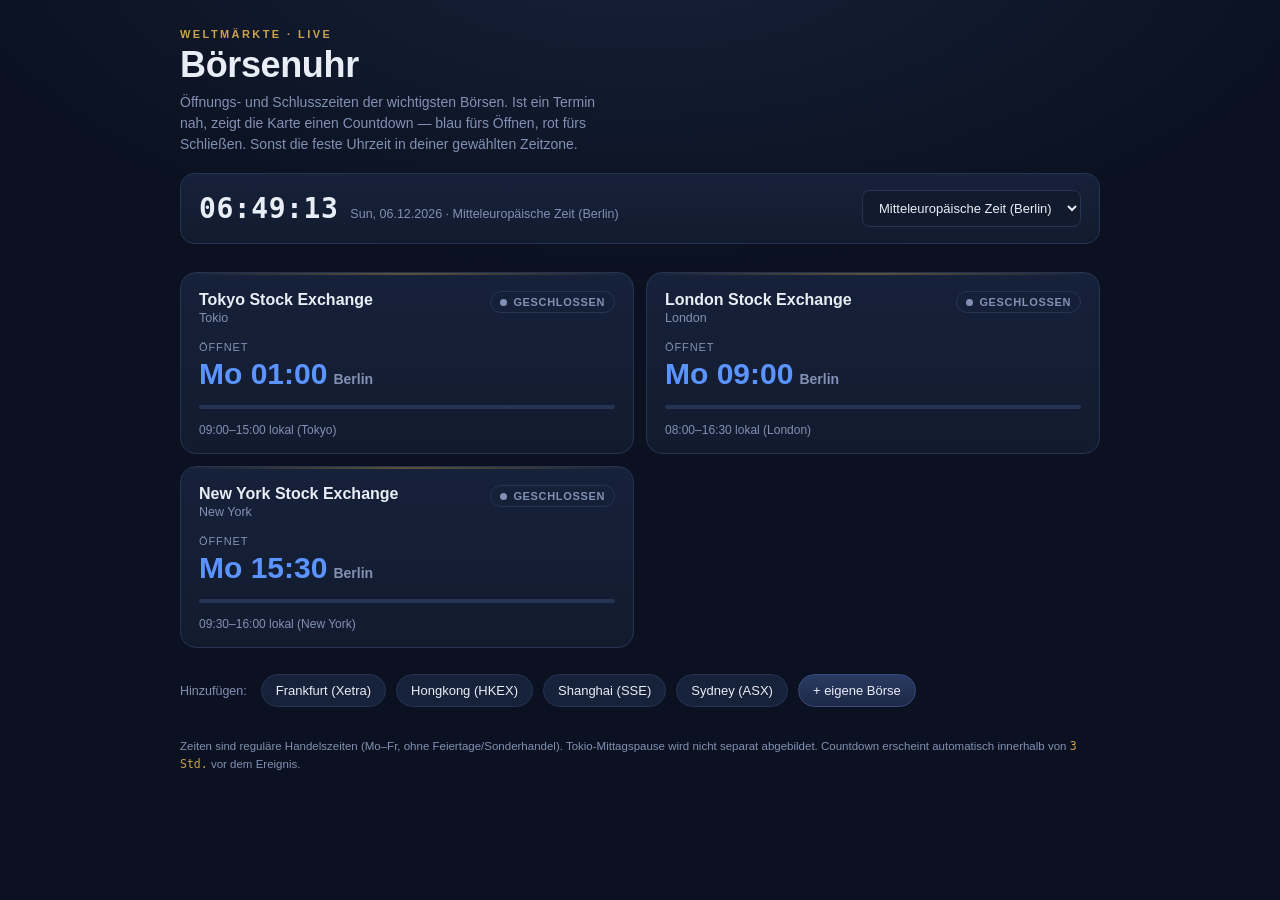
==== index.html @ 0db12d22 "Add files via upload" ====
<!DOCTYPE html>
<html lang="de">
<head>
<meta charset="UTF-8">
<meta name="viewport" content="width=device-width, initial-scale=1.0">
<title>Börsenuhr — Weltmärkte im Blick</title>
<style>
  :root{
    --bg: #0B1120;
    --panel: #121B2E;
    --panel-2: #16213A;
    --hairline: #253453;
    --ink: #E9EDF6;
    --muted: #8291B3;
    --gold: #C9A24B;
    --gold-dim: #8a7238;
    --blue: #5B93FF;
    --red: #FF6262;
    --green: #37CC8B;
  }
  *{box-sizing:border-box;}
  html,body{margin:0;padding:0;}
  body{
    background:
      radial-gradient(1200px 600px at 50% -10%, #16213a 0%, var(--bg) 60%);
    color:var(--ink);
    font-family:-apple-system,BlinkMacSystemFont,"Segoe UI",Roboto,Helvetica,Arial,sans-serif;
    min-height:100vh;
    padding:28px 16px 60px;
  }
  .wrap{max-width:920px;margin:0 auto;}

  /* Header */
  header{display:flex;flex-direction:column;gap:18px;margin-bottom:28px;}
  .eyebrow{
    font-size:11px;letter-spacing:.22em;text-transform:uppercase;
    color:var(--gold);font-weight:600;
  }
  h1{
    margin:4px 0 0;font-size:clamp(26px,5vw,36px);font-weight:700;
    letter-spacing:-0.01em;
  }
  .sub{color:var(--muted);font-size:14px;margin-top:6px;max-width:56ch;line-height:1.5;}

  .clockbar{
    display:flex;flex-wrap:wrap;gap:14px;align-items:center;justify-content:space-between;
    background:linear-gradient(180deg,var(--panel-2),var(--panel));
    border:1px solid var(--hairline);
    border-radius:14px;
    padding:16px 18px;
  }
  .localtime{display:flex;align-items:baseline;gap:12px;flex-wrap:wrap;}
  .localtime .flap{font-size:28px;}
  .localtime .zoneline{color:var(--muted);font-size:12.5px;}
  select{
    background:var(--panel);
    color:var(--ink);
    border:1px solid var(--hairline);
    border-radius:8px;
    padding:9px 12px;
    font-size:13px;
    font-family:inherit;
  }
  select:focus{outline:2px solid var(--blue);outline-offset:1px;}

  /* Flap digits */
  .flap{
    font-family:ui-monospace,SFMono-Regular,Menlo,Consolas,"Roboto Mono",monospace;
    font-variant-numeric:tabular-nums;
    letter-spacing:0.02em;
  }
  .flap.flash{animation:flashDigit .35s ease;}
  @keyframes flashDigit{
    0%{opacity:.25; transform:translateY(-2px);}
    100%{opacity:1; transform:translateY(0);}
  }

  /* Exchange grid */
  .grid{display:grid;grid-template-columns:1fr;gap:12px;margin-top:22px;}
  @media(min-width:640px){.grid{grid-template-columns:1fr 1fr;}}

  .card{
    position:relative;
    background:linear-gradient(180deg,var(--panel-2),var(--panel));
    border:1px solid var(--hairline);
    border-radius:16px;
    padding:18px 18px 16px;
    overflow:hidden;
  }
  .card .rule{
    position:absolute;top:0;left:0;right:0;height:2px;
    background:linear-gradient(90deg,transparent, var(--gold-dim), transparent);
    opacity:.6;
  }
  .card-top{display:flex;justify-content:space-between;align-items:flex-start;gap:8px;}
  .exname{font-size:16px;font-weight:700;}
  .excity{color:var(--muted);font-size:12.5px;margin-top:2px;}
  .status{
    display:inline-flex;align-items:center;gap:6px;
    font-size:11px;letter-spacing:.06em;text-transform:uppercase;font-weight:700;
    padding:4px 9px;border-radius:100px;border:1px solid var(--hairline);
    white-space:nowrap;
  }
  .status .dot{width:7px;height:7px;border-radius:50%;}
  .status.open{color:var(--green);}
  .status.open .dot{background:var(--green);box-shadow:0 0 8px var(--green);}
  .status.closed{color:var(--muted);}
  .status.closed .dot{background:var(--muted);}

  .readout{margin-top:16px;}
  .readout .label{
    font-size:11px;letter-spacing:.08em;text-transform:uppercase;color:var(--muted);
    margin-bottom:4px;
  }
  .readout .value{
    font-size:30px;font-weight:700;
  }
  .value.blue{color:var(--blue);}
  .value.red{color:var(--red);}
  .value small{font-size:14px;font-weight:600;margin-left:6px;color:var(--muted);}

  .progress{
    margin-top:14px;height:4px;border-radius:4px;background:var(--hairline);overflow:hidden;
  }
  .progress > i{display:block;height:100%;background:linear-gradient(90deg,var(--gold-dim),var(--gold));}

  .card-foot{
    display:flex;justify-content:space-between;align-items:center;margin-top:14px;
  }
  .hours{color:var(--muted);font-size:12px;}
  .removebtn{
    background:none;border:none;color:var(--muted);font-size:12px;cursor:pointer;
    padding:4px 6px;border-radius:6px;
  }
  .removebtn:hover{color:var(--red);background:rgba(255,98,98,.08);}

  /* Add section */
  .addrow{margin-top:26px;display:flex;flex-wrap:wrap;gap:10px;align-items:center;}
  .addrow .label{color:var(--muted);font-size:12.5px;margin-right:4px;}
  button.pill{
    background:var(--panel-2);border:1px solid var(--hairline);color:var(--ink);
    border-radius:100px;padding:8px 14px;font-size:13px;cursor:pointer;
  }
  button.pill:hover{border-color:var(--gold-dim);}
  button.pill.primary{
    background:linear-gradient(180deg,#2a3a63,#1c2846);border-color:#3a4c7c;
  }

  dialog{
    background:var(--panel);color:var(--ink);border:1px solid var(--hairline);
    border-radius:14px;padding:0;max-width:420px;width:92vw;
  }
  dialog::backdrop{background:rgba(4,8,16,.6);}
  .dialog-inner{padding:20px;}
  .dialog-inner h2{margin:0 0 4px;font-size:17px;}
  .dialog-inner p.hint{color:var(--muted);font-size:12.5px;margin:0 0 16px;}
  .field{margin-bottom:12px;}
  .field label{display:block;font-size:12px;color:var(--muted);margin-bottom:5px;}
  .field input{
    width:100%;background:var(--panel-2);border:1px solid var(--hairline);color:var(--ink);
    border-radius:8px;padding:9px 10px;font-size:14px;font-family:inherit;
  }
  .field input:focus{outline:2px solid var(--blue);outline-offset:1px;}
  .twocol{display:grid;grid-template-columns:1fr 1fr;gap:10px;}
  .dialog-actions{display:flex;justify-content:flex-end;gap:8px;margin-top:16px;}
  .err{color:var(--red);font-size:12px;min-height:16px;margin-top:2px;}

  footer{margin-top:30px;color:var(--muted);font-size:11.5px;line-height:1.6;}
  footer code{color:var(--gold);}
</style>
</head>
<body>
<div class="wrap">

  <header>
    <div>
      <div class="eyebrow">Weltmärkte · Live</div>
      <h1>Börsenuhr</h1>
      <div class="sub">Öffnungs- und Schlusszeiten der wichtigsten Börsen. Ist ein Termin nah, zeigt die Karte einen Countdown — blau fürs Öffnen, rot fürs Schließen. Sonst die feste Uhrzeit in deiner gewählten Zeitzone.</div>
    </div>

    <div class="clockbar">
      <div class="localtime">
        <span class="flap" id="nowClock" style="font-weight:700;">--:--:--</span>
        <span class="zoneline" id="nowDate">–</span>
      </div>
      <div>
        <select id="zoneSelect" aria-label="Anzeige-Zeitzone"></select>
      </div>
    </div>
  </header>

  <div class="grid" id="grid"></div>

  <div class="addrow">
    <span class="label">Hinzufügen:</span>
    <button class="pill" data-preset="frankfurt">Frankfurt (Xetra)</button>
    <button class="pill" data-preset="hongkong">Hongkong (HKEX)</button>
    <button class="pill" data-preset="shanghai">Shanghai (SSE)</button>
    <button class="pill" data-preset="sydney">Sydney (ASX)</button>
    <button class="pill primary" id="openCustom">+ eigene Börse</button>
  </div>

  <footer>
    Zeiten sind reguläre Handelszeiten (Mo–Fr, ohne Feiertage/Sonderhandel). Tokio-Mittagspause wird nicht separat abgebildet. Countdown erscheint automatisch innerhalb von <code>3 Std.</code> vor dem Ereignis.
  </footer>
</div>

<dialog id="dlg">
  <div class="dialog-inner">
    <h2>Eigene Börse hinzufügen</h2>
    <p class="hint">Zeitzone als IANA-Name, z.B. <code>Europe/Paris</code>, <code>Asia/Singapore</code>.</p>
    <div class="field">
      <label for="fName">Name</label>
      <input id="fName" placeholder="z.B. Euronext Paris" />
    </div>
    <div class="field">
      <label for="fCity">Ort (Zusatzzeile)</label>
      <input id="fCity" placeholder="z.B. Paris" />
    </div>
    <div class="field">
      <label for="fTz">Zeitzone (IANA)</label>
      <input id="fTz" placeholder="Europe/Paris" list="tzlist" />
      <datalist id="tzlist"></datalist>
    </div>
    <div class="twocol">
      <div class="field">
        <label for="fOpen">Öffnet (lokal)</label>
        <input id="fOpen" placeholder="09:00" />
      </div>
      <div class="field">
        <label for="fClose">Schließt (lokal)</label>
        <input id="fClose" placeholder="17:30" />
      </div>
    </div>
    <div class="err" id="fErr"></div>
    <div class="dialog-actions">
      <button class="pill" id="cancelCustom">Abbrechen</button>
      <button class="pill primary" id="saveCustom">Hinzufügen</button>
    </div>
  </div>
</dialog>

<script>
(function(){
  "use strict";

  const NEAR_THRESHOLD_MS = 3 * 60 * 60 * 1000; // 3 Std. -> switch to countdown

  const DEFAULT_EXCHANGES = [
    { id:"tse",  name:"Tokyo Stock Exchange", city:"Tokio",     tz:"Asia/Tokyo",       open:"09:00", close:"15:00", removable:false },
    { id:"lse",  name:"London Stock Exchange", city:"London",   tz:"Europe/London",   open:"08:00", close:"16:30", removable:false },
    { id:"nyse", name:"New York Stock Exchange", city:"New York", tz:"America/New_York", open:"09:30", close:"16:00", removable:false },
  ];

  const PRESETS = {
    frankfurt: { id:"xetra_"+Date.now(), name:"Deutsche Börse (Xetra)", city:"Frankfurt", tz:"Europe/Berlin", open:"09:00", close:"17:30", removable:true },
    hongkong:  { id:"hkex_"+Date.now(),  name:"Hong Kong Exchanges",     city:"Hongkong",  tz:"Asia/Hong_Kong", open:"09:30", close:"16:00", removable:true },
    shanghai:  { id:"sse_"+Date.now(),   name:"Shanghai Stock Exchange", city:"Shanghai",  tz:"Asia/Shanghai", open:"09:30", close:"15:00", removable:true },
    sydney:    { id:"asx_"+Date.now(),   name:"Australian Securities Exchange", city:"Sydney", tz:"Australia/Sydney", open:"10:00", close:"16:00", removable:true },
  };

  const ZONE_OPTIONS = [
    { tz:"Europe/Berlin", label:"Mitteleuropäische Zeit (Berlin)" },
    { tz:"Europe/London", label:"London (GMT/BST)" },
    { tz:"America/New_York", label:"New York (ET)" },
    { tz:"Asia/Tokyo", label:"Tokio (JST)" },
    { tz:"Asia/Shanghai", label:"Shanghai (CST)" },
    { tz:"Australia/Sydney", label:"Sydney (AET)" },
    { tz:"UTC", label:"UTC" },
  ];

  let exchanges = DEFAULT_EXCHANGES.slice();
  let displayTz = "Europe/Berlin";
  let lastRenderedSecond = {};

  // ---------- storage ----------
  async function loadState(){
    try{
      const custom = await window.storage.get("custom-exchanges", false);
      if(custom && custom.value){
        const arr = JSON.parse(custom.value);
        if(Array.isArray(arr)) exchanges = DEFAULT_EXCHANGES.concat(arr);
      }
    }catch(e){ /* no custom exchanges yet */ }
    try{
      const tzPref = await window.storage.get("display-timezone", false);
      if(tzPref && tzPref.value) displayTz = tzPref.value;
    }catch(e){ /* default stays */ }
  }
  async function saveCustomExchanges(){
    const custom = exchanges.filter(e=>e.removable);
    try{ await window.storage.set("custom-exchanges", JSON.stringify(custom), false); }
    catch(e){ console.error("Speichern fehlgeschlagen", e); }
  }
  async function saveTzPref(){
    try{ await window.storage.set("display-timezone", displayTz, false); }
    catch(e){ console.error("Speichern fehlgeschlagen", e); }
  }

  // ---------- timezone math ----------
  function getTzOffsetMs(date, timeZone){
    const dtf = new Intl.DateTimeFormat("en-US", {
      timeZone, hour12:false,
      year:"numeric", month:"2-digit", day:"2-digit",
      hour:"2-digit", minute:"2-digit", second:"2-digit"
    });
    const parts = {};
    dtf.formatToParts(date).forEach(p=>{ if(p.type!=="literal") parts[p.type]=p.value; });
    let hour = parts.hour === "24" ? 0 : Number(parts.hour);
    const asUTC = Date.UTC(Number(parts.year), Number(parts.month)-1, Number(parts.day), hour, Number(parts.minute), Number(parts.second));
    return asUTC - date.getTime();
  }

  function zonedTimeToUtc(y,m,d,hh,mm,timeZone){
    const guess = Date.UTC(y, m-1, d, hh, mm, 0);
    let offset = getTzOffsetMs(new Date(guess), timeZone);
    let utc = guess - offset;
    offset = getTzOffsetMs(new Date(utc), timeZone);
    utc = guess - offset;
    return new Date(utc);
  }

  function getZonedParts(date, timeZone){
    const dtf = new Intl.DateTimeFormat("en-US", {
      timeZone, hour12:false,
      year:"numeric", month:"2-digit", day:"2-digit",
      hour:"2-digit", minute:"2-digit", second:"2-digit", weekday:"short"
    });
    const parts = {};
    dtf.formatToParts(date).forEach(p=>{ if(p.type!=="literal") parts[p.type]=p.value; });
    return parts;
  }

  // Build open/close event instants for an exchange around "now"
  function buildEvents(ex, now){
    const localNow = getZonedParts(now, ex.tz);
    const baseUTCnoon = Date.UTC(Number(localNow.year), Number(localNow.month)-1, Number(localNow.day), 12, 0, 0);
    const [oh, om] = ex.open.split(":").map(Number);
    const [ch, cm] = ex.close.split(":").map(Number);
    const events = [];
    for(let dayOffset=-2; dayOffset<=9; dayOffset++){
      const candidate = new Date(baseUTCnoon + dayOffset*86400000);
      const weekday = candidate.getUTCDay(); // 0=Sun..6=Sat
      if(weekday>=1 && weekday<=5){
        const y = candidate.getUTCFullYear(), m = candidate.getUTCMonth()+1, d = candidate.getUTCDate();
        const openUtc = zonedTimeToUtc(y,m,d,oh,om,ex.tz);
        const closeUtc = zonedTimeToUtc(y,m,d,ch,cm,ex.tz);
        if(closeUtc > openUtc){
          events.push({type:"open", at:openUtc});
          events.push({type:"close", at:closeUtc});
        }
      }
    }
    events.sort((a,b)=>a.at-b.at);
    return events;
  }

  function computeStatus(ex, now){
    const events = buildEvents(ex, now);
    let isOpen = false, sessionOpenAt=null;
    let next = null;
    for(const ev of events){
      if(ev.at <= now){
        if(ev.type==="open"){ isOpen = true; sessionOpenAt = ev.at; }
        else { isOpen = false; sessionOpenAt = null; }
      } else if(!next){
        next = ev;
        break;
      }
    }
    return { isOpen, sessionOpenAt, next, events };
  }

  // ---------- formatting ----------
  function fmtClockInTz(date, timeZone){
    const p = getZonedParts(date, timeZone);
    const dtfNow = getZonedParts(new Date(), timeZone);
    const sameDay = p.year===dtfNow.year && p.month===dtfNow.month && p.day===dtfNow.day;
    const time = `${p.hour}:${p.minute}`;
    if(sameDay) return time;
    const weekdayMap = {Mon:"Mo",Tue:"Di",Wed:"Mi",Thu:"Do",Fri:"Fr",Sat:"Sa",Sun:"So"};
    return `${weekdayMap[p.weekday]||p.weekday} ${time}`;
  }

  function fmtCountdown(ms){
    const totalSec = Math.max(0, Math.floor(ms/1000));
    const h = Math.floor(totalSec/3600);
    const m = Math.floor((totalSec%3600)/60);
    const s = totalSec%60;
    const pad = n=>String(n).padStart(2,"0");
    return h>0 ? `${h}:${pad(m)}:${pad(s)}` : `${m}:${pad(s)}`;
  }

  // ---------- rendering ----------
  function populateZoneSelect(){
    const sel = document.getElementById("zoneSelect");
    sel.innerHTML = "";
    ZONE_OPTIONS.forEach(z=>{
      const opt = document.createElement("option");
      opt.value = z.tz; opt.textContent = z.label;
      if(z.tz===displayTz) opt.selected = true;
      sel.appendChild(opt);
    });
    sel.onchange = ()=>{ displayTz = sel.value; saveTzPref(); renderAll(true); };
  }

  function populateTzDatalist(){
    const dl = document.getElementById("tzlist");
    dl.innerHTML = "";
    const commonTz = ["Europe/Berlin","Europe/London","Europe/Paris","Europe/Zurich","Europe/Madrid","Europe/Rome",
      "America/New_York","America/Chicago","America/Los_Angeles","America/Sao_Paulo","America/Toronto",
      "Asia/Tokyo","Asia/Shanghai","Asia/Hong_Kong","Asia/Singapore","Asia/Dubai","Asia/Kolkata",
      "Australia/Sydney","Pacific/Auckland","UTC"];
    commonTz.forEach(tz=>{
      const o = document.createElement("option"); o.value = tz; dl.appendChild(o);
    });
  }

  function renderClockBar(now){
    const clockEl = document.getElementById("nowClock");
    const dateEl = document.getElementById("nowDate");
    const p = getZonedParts(now, displayTz);
    clockEl.textContent = `${p.hour}:${p.minute}:${p.second}`;
    const zoneLabel = ZONE_OPTIONS.find(z=>z.tz===displayTz);
    dateEl.textContent = `${p.weekday}, ${p.day}.${p.month}.${p.year} · ${zoneLabel?zoneLabel.label:displayTz}`;
  }

  function cardTemplate(ex){
    return `
      <article class="card" data-id="${ex.id}">
        <div class="rule"></div>
        <div class="card-top">
          <div>
            <div class="exname">${ex.name}</div>
            <div class="excity">${ex.city}</div>
          </div>
          <span class="status" data-role="status"><span class="dot"></span><span data-role="statustext">–</span></span>
        </div>
        <div class="readout">
          <div class="label" data-role="readoutlabel">–</div>
          <div class="value" data-role="value">–</div>
        </div>
        <div class="progress"><i data-role="progress" style="width:0%"></i></div>
        <div class="card-foot">
          <div class="hours">${ex.open}–${ex.close} lokal (${shortTz(ex.tz)})</div>
          ${ex.removable ? `<button class="removebtn" data-role="remove">entfernen</button>` : `<span></span>`}
        </div>
      </article>
    `;
  }

  function shortTz(tz){
    return tz.split("/").pop().replace(/_/g," ");
  }

  function renderGridSkeleton(){
    const grid = document.getElementById("grid");
    grid.innerHTML = exchanges.map(cardTemplate).join("");
    exchanges.forEach(ex=>{
      const card = grid.querySelector(`[data-id="${ex.id}"]`);
      if(ex.removable){
        card.querySelector('[data-role="remove"]').onclick = ()=> removeExchange(ex.id);
      }
    });
  }

  function updateCard(ex, now){
    const card = document.querySelector(`.card[data-id="${ex.id}"]`);
    if(!card) return;
    const { isOpen, sessionOpenAt, next, events } = computeStatus(ex, now);

    const statusEl = card.querySelector('[data-role="status"]');
    const statusText = card.querySelector('[data-role="statustext"]');
    statusEl.className = "status " + (isOpen ? "open" : "closed");
    statusText.textContent = isOpen ? "Geöffnet" : "Geschlossen";

    const labelEl = card.querySelector('[data-role="readoutlabel"]');
    const valueEl = card.querySelector('[data-role="value"]');
    const progressEl = card.querySelector('[data-role="progress"]');

    if(!next){
      labelEl.textContent = "Kein bevorstehendes Ereignis";
      valueEl.textContent = "–";
      valueEl.className = "value";
      progressEl.style.width = "0%";
      return;
    }

    const diff = next.at - now;
    const isNear = diff <= NEAR_THRESHOLD_MS;
    const kind = next.type === "open" ? "blue" : "red";
    valueEl.className = "value " + kind;
    labelEl.textContent = next.type === "open" ? "Öffnet" : "Schließt";

    const newText = isNear
      ? fmtCountdown(diff)
      : fmtClockInTz(next.at, displayTz);

    const suffixHtml = isNear
      ? `<small>bis ${next.type === "open" ? "Start" : "Ende"}</small>`
      : `<small>${displayTzShortLabel()}</small>`;

    const key = ex.id;
    const prev = lastRenderedSecond[key];
    valueEl.innerHTML = newText + suffixHtml;
    if(prev !== newText){
      valueEl.classList.remove("flash");
      void valueEl.offsetWidth;
      valueEl.classList.add("flash");
    }
    lastRenderedSecond[key] = newText;

    // progress bar: session progress while open
    if(isOpen && sessionOpenAt){
      const total = next.at - sessionOpenAt; // next is the close event
      const elapsed = now - sessionOpenAt;
      const pct = Math.min(100, Math.max(0, (elapsed/total)*100));
      progressEl.style.width = pct + "%";
    } else {
      progressEl.style.width = "0%";
    }
  }

  function displayTzShortLabel(){
    const z = ZONE_OPTIONS.find(z=>z.tz===displayTz);
    return z ? z.label.split("(").pop().replace(")","") : displayTz;
  }

  function renderAll(rebuildSkeleton){
    const now = new Date();
    renderClockBar(now);
    if(rebuildSkeleton) renderGridSkeleton();
    exchanges.forEach(ex=>updateCard(ex, now));
  }

  // ---------- add / remove ----------
  function addExchange(ex){
    exchanges.push(ex);
    saveCustomExchanges();
    renderAll(true);
  }
  function removeExchange(id){
    exchanges = exchanges.filter(e=>e.id!==id);
    delete lastRenderedSecond[id];
    saveCustomExchanges();
    renderAll(true);
  }

  function wirePresetButtons(){
    document.querySelectorAll("[data-preset]").forEach(btn=>{
      btn.onclick = ()=>{
        const key = btn.getAttribute("data-preset");
        const preset = PRESETS[key];
        if(exchanges.some(e=>e.tz===preset.tz && e.name===preset.name)) return;
        addExchange(Object.assign({}, preset, { id: preset.id + "_" + Math.random().toString(36).slice(2,7) }));
      };
    });
  }

  function wireDialog(){
    const dlg = document.getElementById("dlg");
    document.getElementById("openCustom").onclick = ()=>{
      document.getElementById("fName").value = "";
      document.getElementById("fCity").value = "";
      document.getElementById("fTz").value = "";
      document.getElementById("fOpen").value = "";
      document.getElementById("fClose").value = "";
      document.getElementById("fErr").textContent = "";
      dlg.showModal();
    };
    document.getElementById("cancelCustom").onclick = ()=> dlg.close();

    document.getElementById("saveCustom").onclick = ()=>{
      const name = document.getElementById("fName").value.trim();
      const city = document.getElementById("fCity").value.trim();
      const tz = document.getElementById("fTz").value.trim();
      const open = document.getElementById("fOpen").value.trim();
      const close = document.getElementById("fClose").value.trim();
      const errEl = document.getElementById("fErr");

      const timeRe = /^([01]?\d|2[0-3]):([0-5]\d)$/;
      if(!name || !tz || !timeRe.test(open) || !timeRe.test(close)){
        errEl.textContent = "Bitte Name, gültige Zeitzone und Zeiten im Format HH:MM angeben.";
        return;
      }
      try{
        new Intl.DateTimeFormat("en-US", { timeZone: tz });
      }catch(e){
        errEl.textContent = "Unbekannte Zeitzone. Beispiel: Europe/Paris";
        return;
      }
      addExchange({
        id: "custom_" + Math.random().toString(36).slice(2,9),
        name, city: city || tz, tz,
        open: open.length===4 ? "0"+open : open,
        close: close.length===4 ? "0"+close : close,
        removable: true
      });
      dlg.close();
    };
  }

  // ---------- boot ----------
  async function boot(){
    await loadState();
    populateZoneSelect();
    populateTzDatalist();
    wirePresetButtons();
    wireDialog();
    renderAll(true);
    setInterval(()=>renderAll(false), 1000);
  }

  boot();
})();
</script>
</body>
</html>
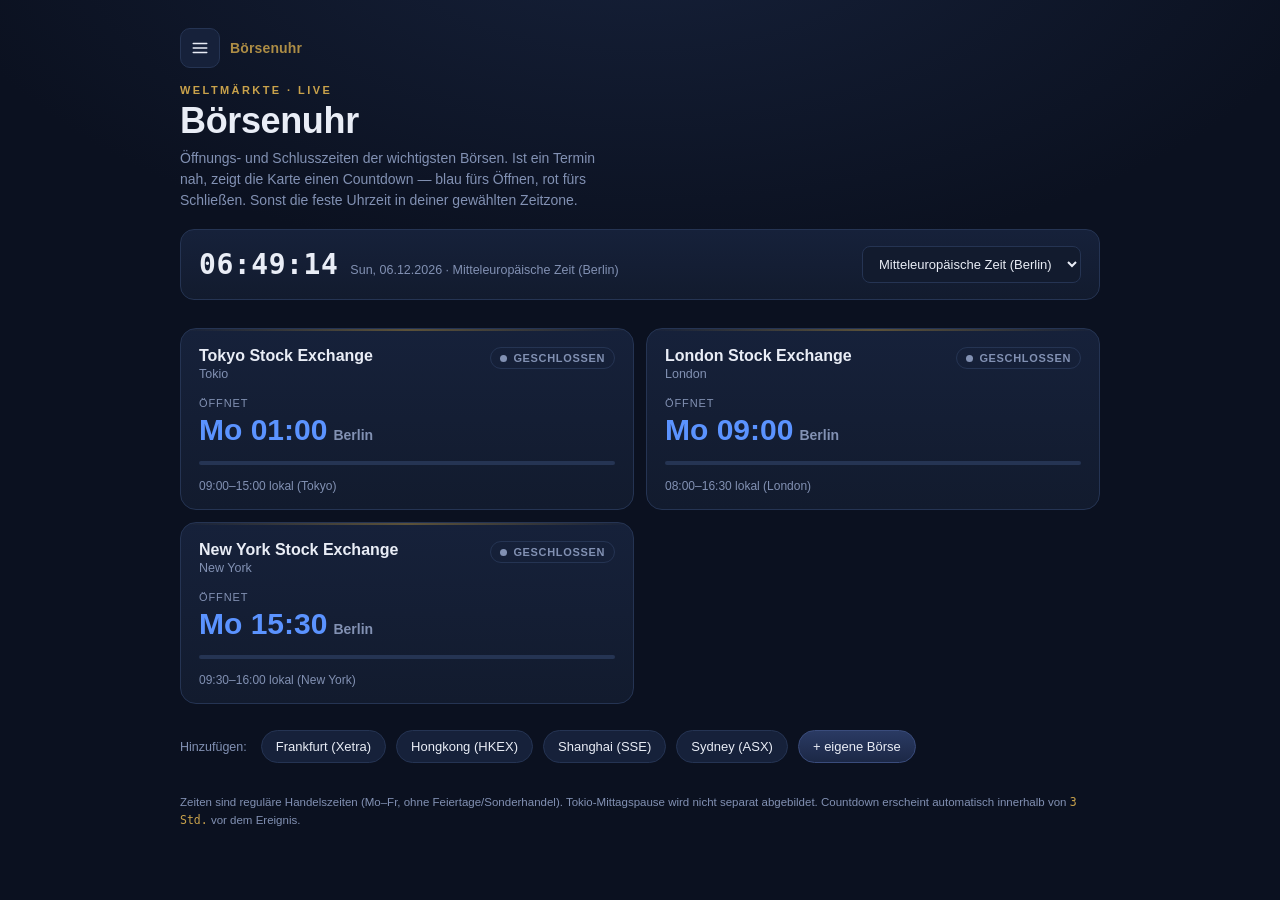
==== commit 7627698f: "Add files via upload" ====
--- a/index.html
+++ b/index.html
@@ -30,6 +30,33 @@
   }
   .wrap{max-width:920px;margin:0 auto;}
 
+  /* Hamburger / Sektor-Menü */
+  .menubar{display:flex;align-items:center;gap:10px;margin-bottom:16px;}
+  .menubtn{
+    background:var(--panel-2);border:1px solid var(--hairline);color:var(--ink);
+    width:40px;height:40px;border-radius:10px;cursor:pointer;
+    display:flex;align-items:center;justify-content:center;flex-shrink:0;
+    position:relative;
+  }
+  .menubtn:hover{border-color:var(--gold-dim);}
+  .menubtn svg{width:18px;height:18px;}
+  .menudrop{
+    position:absolute; top:48px; left:0; z-index:50;
+    background:var(--panel-2); border:1px solid var(--hairline); border-radius:12px;
+    padding:6px; min-width:190px;
+    box-shadow:0 12px 28px rgba(0,0,0,.45);
+    display:none;
+  }
+  .menudrop.open{display:block;}
+  .menudrop a{
+    display:flex; align-items:center; gap:8px;
+    padding:10px 12px; border-radius:8px; color:var(--ink);
+    text-decoration:none; font-size:13.5px;
+  }
+  .menudrop a:hover{background:var(--panel);}
+  .menudrop a.active{color:var(--gold); font-weight:700;}
+  .menutitle{color:var(--gold);font-weight:700;font-size:14px;letter-spacing:.01em;}
+
   /* Header */
   header{display:flex;flex-direction:column;gap:18px;margin-bottom:28px;}
   .eyebrow{
@@ -171,6 +198,20 @@
 </head>
 <body>
 <div class="wrap">
+
+  <div class="menubar">
+    <div style="position:relative;">
+      <button class="menubtn" id="menuBtn" aria-label="Menü öffnen">
+        <svg viewBox="0 0 24 24" fill="none" stroke="currentColor" stroke-width="2" stroke-linecap="round"><line x1="3" y1="6" x2="21" y2="6"/><line x1="3" y1="12" x2="21" y2="12"/><line x1="3" y1="18" x2="21" y2="18"/></svg>
+      </button>
+      <div class="menudrop" id="menuDrop">
+        <div class="menutitle" style="padding:8px 12px 4px;">Werkzeuge</div>
+        <a href="./" class="active">📈 Börsenuhr</a>
+        <a href="./kursrechner/">🧮 Kursrechner</a>
+      </div>
+    </div>
+    <span class="menutitle" style="opacity:.85;">Börsenuhr</span>
+  </div>
 
   <header>
     <div>
@@ -601,8 +642,24 @@
     };
   }
 
+  // ---------- menu ----------
+  function wireMenu(){
+    const btn = document.getElementById("menuBtn");
+    const drop = document.getElementById("menuDrop");
+    btn.onclick = (e)=>{
+      e.stopPropagation();
+      drop.classList.toggle("open");
+    };
+    document.addEventListener("click", (e)=>{
+      if(!drop.contains(e.target) && e.target!==btn){
+        drop.classList.remove("open");
+      }
+    });
+  }
+
   // ---------- boot ----------
   async function boot(){
+    wireMenu();
     await loadState();
     populateZoneSelect();
     populateTzDatalist();
